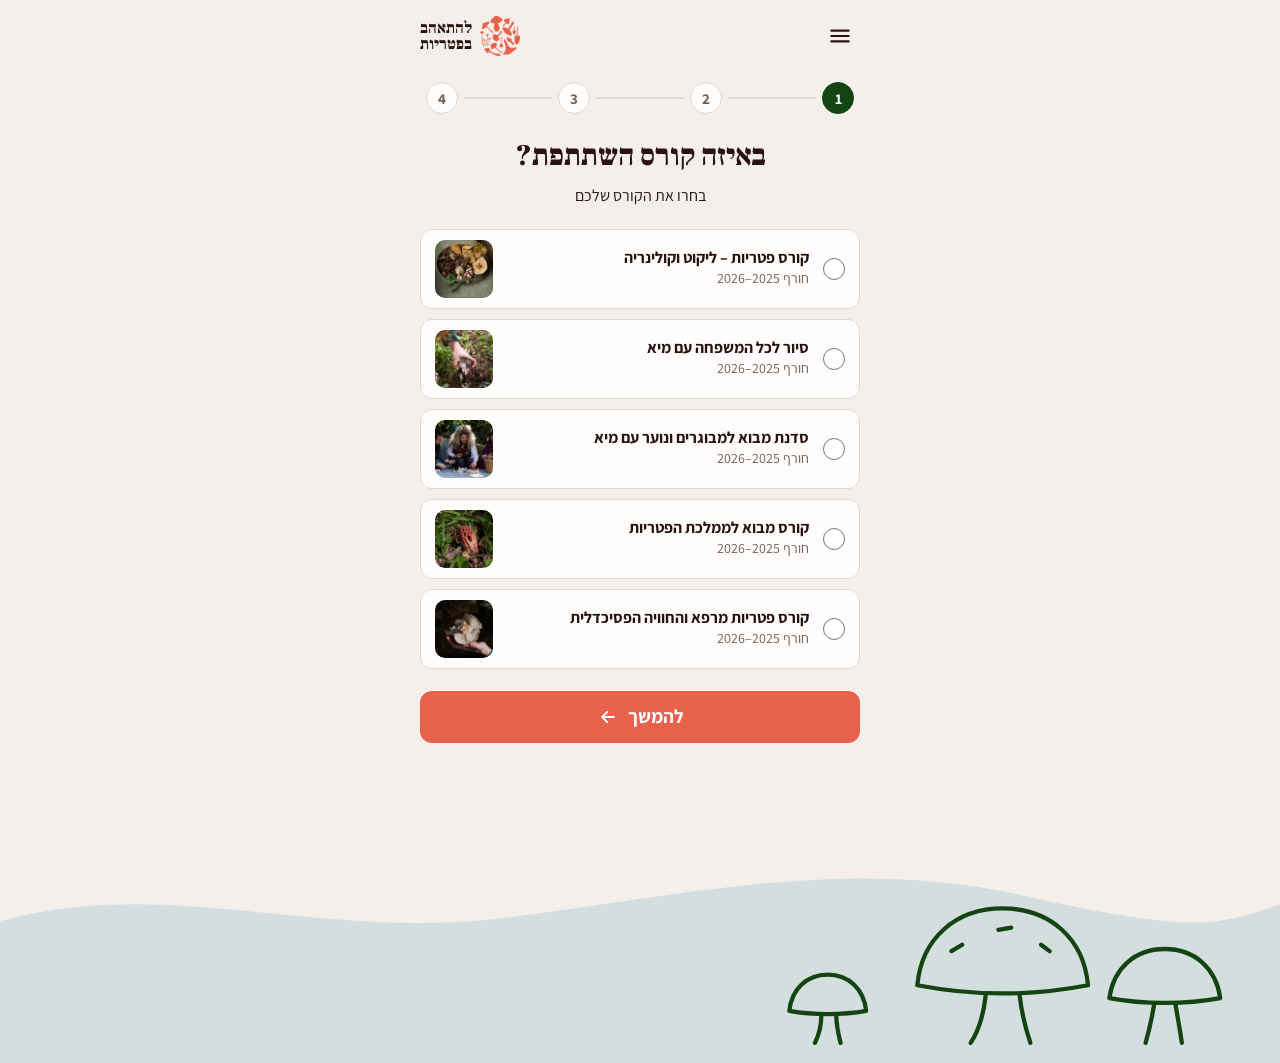
==== feedback/index.html @ 78055f7b "Add the alumni feedback form at /feedback/ (form only, nothing else changed) Co-Authored-By: Claude " ====
<!doctype html>
<html lang="he" dir="rtl">
<head>
<meta charset="utf-8">
<meta name="viewport" content="width=device-width,initial-scale=1,viewport-fit=cover">
<meta name="robots" content="noindex,nofollow">
<title>איך היה לכם? · להתאהב בפטריות</title>
<!-- 19/10/2026: טופס המשוב לבוגרים, לפי "מסע משוב בעולם הפטריות" (מסכים 2 עד 5) ו"פרומפט לקלוד קוד" (צ׳אט ג׳יפיטי, 19/10).
     שמות הקורסים: האירועים של חורף 2025–2026 מוויקס (תוויות אנשי הקשר בייצוא 06/09/2026). הלוגו: הסמל מהטמפלט של המעצב.
     מהמייל מגיעים עם ?r=<מזהה רשומה באיירטייבל>&s=mail. ENDPOINT ריק = מצב תצוגה, שום דבר לא נשלח. -->
<link rel="preconnect" href="https://fonts.googleapis.com">
<link rel="preconnect" href="https://fonts.gstatic.com" crossorigin>
<link rel="stylesheet" href="https://fonts.googleapis.com/css2?family=Frank+Ruhl+Libre:wght@900&family=Assistant:wght@400;600;700&display=swap">
<style>
/* מסך טלפון אחד על שמנת, בצבעי המיתוג של מיא, לפי הסקיצה. ערכת צבע אחת בכוונה. */
:root{
  color-scheme:light;
  --cream:#f4efea; --paper:#fffdfb; --sand:#f0e4d9; --line:#e2d7cf;
  --ink:#2a1210; --muted:#735d55; --orange:#e8614a; --orange-deep:#cf4d37;
  --green:#124512; --mist:#d4dede;
  --title:"Publico Banner Hebrew","Frank Ruhl Libre",Georgia,serif;
  --body:"Simpler","Assistant",Arial,sans-serif;
  padding-top:env(safe-area-inset-top,0px); padding-bottom:env(safe-area-inset-bottom,0px);
}
*{box-sizing:border-box}
html,body{margin:0}
body{background:var(--cream);color:var(--ink);font:400 17px/1.55 var(--body);-webkit-font-smoothing:antialiased}
[hidden]{display:none!important}
.page{min-height:100vh;display:flex;flex-direction:column}
.wrap{width:100%;max-width:480px;margin:0 auto;padding-left:max(20px,env(safe-area-inset-left,0px));padding-right:max(20px,env(safe-area-inset-right,0px));padding-block:16px 8px;flex:1}

.head{display:flex;align-items:center;justify-content:space-between}
.menu{display:grid;place-items:center;width:40px;height:40px;color:var(--ink)}
.menu svg{width:26px;height:26px}
.logo{display:flex;align-items:center;gap:8px;text-decoration:none;color:var(--ink)}
.logo img{width:40px;height:40px}
.logo span{font:900 16px/1 var(--title)}

.progress{display:flex;align-items:center;margin:26px 0 24px;padding:0 6px;list-style:none}
.progress li{display:flex;align-items:center;flex:1}
.progress li:last-child{flex:none}
.dot{width:32px;height:32px;border-radius:50%;display:grid;place-items:center;font:700 15px/1 var(--body);border:1.5px solid var(--line);background:var(--paper);color:var(--muted);flex:none;transition:background .2s,color .2s,border-color .2s}
.dot svg{width:15px;height:15px}
.bar{height:2px;flex:1;background:var(--line);margin-inline:6px;transition:background .2s}
.progress li.done .dot,.progress li.now .dot{background:var(--green);border-color:var(--green);color:#fff}
.progress li.done .bar{background:var(--green)}

h1{font:900 30px/1.2 var(--title);margin:0 0 10px;text-wrap:balance;text-align:center}
.lead{margin:0 0 20px;color:var(--ink);text-align:center;font-size:16px;text-wrap:balance}

.options{display:grid;gap:10px;margin:0 0 22px;padding:0;border:0}
.opt{display:flex;align-items:center;gap:14px;padding:10px 14px;border:1.5px solid var(--line);border-radius:12px;background:var(--paper);cursor:pointer;transition:border-color .15s,background .15s}
.opt input{width:22px;height:22px;accent-color:var(--green);flex:none;margin:0}
.opt .t{flex:1;min-width:0}
.opt .t b{display:block;font:700 16px/1.3 var(--body)}
.opt .t small{display:block;color:var(--muted);font-size:14px}
.opt img{width:58px;height:58px;border-radius:10px;object-fit:cover;flex:none}
.opt:has(input:checked){background:var(--sand);border-color:var(--sand)}

.scale{display:flex;gap:8px;justify-content:center;margin:14px 0 4px;padding:0;border:0}
.scale label{position:relative}
.scale input{position:absolute;opacity:0;inset:0;margin:0;cursor:pointer}
.scale span{display:grid;place-items:center;width:52px;height:52px;border:1.5px solid var(--line);border-radius:10px;background:var(--paper);font:600 20px/1 var(--body);transition:all .15s}
.scale input:checked+span{background:var(--green);border-color:var(--green);color:#fff}
.scale input:focus-visible+span{outline:3px solid var(--orange);outline-offset:2px}
.hint{text-align:center;color:var(--ink);font-size:15px;margin:0;line-height:1.5}

.sep{border:0;border-top:1px solid var(--line);margin:24px 0}
.field{display:grid;gap:12px;margin:0 0 20px}
.field label,.q{font:900 22px/1.25 var(--title);text-align:center;text-wrap:balance;margin:0}
textarea{width:100%;min-height:92px;resize:vertical;padding:12px 14px;border:1.5px solid var(--line);border-radius:10px;background:var(--paper);font:400 16px/1.5 var(--body);color:var(--ink)}
textarea::placeholder{color:#a8958c}
textarea:focus{outline:none;border-color:var(--green);box-shadow:0 0 0 3px rgba(18,69,18,.12)}

.choices{display:grid;gap:10px;margin:0 0 20px;padding:0;border:0}
.choices legend{padding:0;margin:0 0 14px;width:100%}
.choice{display:flex;align-items:center;gap:12px;padding:13px 14px;border:1.5px solid var(--line);border-radius:10px;background:var(--paper);cursor:pointer;font-size:16px}
.choice input{width:20px;height:20px;margin:0;accent-color:var(--green);flex:none}
.choice:has(input:checked){border-color:var(--green)}
.choice.consent{align-items:flex-start}
.choice.consent input{margin-top:3px}
.choice b{display:block;font:700 15.5px/1.35 var(--body)}
.choice small{display:block;color:var(--muted);font-size:13.5px;line-height:1.45;margin-top:3px}
.more{display:grid;gap:6px;margin:-2px 0 2px;padding:0 4px}
.more label{font:600 14.5px/1.3 var(--body);color:var(--ink)}
.more input{width:100%;padding:12px 14px;border:1.5px solid var(--line);border-radius:10px;background:var(--paper);font:400 16px/1.4 var(--body);color:var(--ink);text-align:right}
.more input:focus{outline:none;border-color:var(--green);box-shadow:0 0 0 3px rgba(18,69,18,.12)}
.privacy{font-size:12.5px;line-height:1.5;color:var(--muted);text-align:center;margin:14px 0 0}
.privacy a{color:var(--ink)}
.optin{background:var(--sand);border-radius:14px;padding:18px 16px;margin:0 0 24px;display:grid;gap:12px;text-align:center}
.optin .oq{font:900 21px/1.25 var(--title);margin:0;text-wrap:balance}
.optin small{color:var(--muted);font-size:13px;line-height:1.45}
.optin .more{text-align:right}
.thanks .err{color:#b3341f;margin:0}
.optin-done{font:700 17px/1.4 var(--body);color:var(--green);margin:0 0 24px}
.quote{display:flex;align-items:flex-start;gap:12px;margin:0 0 20px;cursor:pointer}
.quote input{width:20px;height:20px;margin:3px 0 0;accent-color:var(--green);flex:none}
.quote b{display:block;font:700 15.5px/1.35 var(--body)}
.quote small{display:block;color:var(--muted);font-size:14px}

.btn{display:flex;align-items:center;justify-content:center;gap:10px;width:100%;padding:16px 20px;border:0;border-radius:12px;background:var(--orange);color:#fff;font:700 19px/1 var(--body);cursor:pointer;text-decoration:none;transition:background .15s,transform .1s}
.btn:hover{background:var(--orange-deep)}
.btn:active{transform:translateY(1px)}
.btn:disabled{opacity:.6;cursor:wait}
.btn svg{width:20px;height:20px}
.btn.soft{background:var(--sand);color:var(--ink);max-width:260px;margin:0 auto}
.btn.soft:hover{background:#e7d6c8}
.err{color:#b3341f;font-size:14.5px;text-align:center;margin:10px 0 0}
:focus-visible{outline:3px solid var(--orange);outline-offset:2px}
[tabindex="-1"]:focus{outline:none}

.thanks{text-align:center;padding-top:22px}
.thanks .shroom{width:96px;height:96px;margin:0 auto 18px;display:block}
.thanks h1{font-size:40px;line-height:1.15}
.thanks p{color:var(--ink);margin:0 auto 22px;max-width:28ch;text-wrap:balance}
.heart{width:24px;height:24px;margin:0 auto 26px;display:block}
.social{display:flex;justify-content:center;gap:14px;margin:0 0 26px}
.social a{width:50px;height:50px;border-radius:50%;display:grid;place-items:center;background:var(--sand);color:var(--green);transition:background .15s,color .15s}
.social a:hover{background:var(--orange);color:#fff}
.social svg{width:24px;height:24px}

.foot{margin-top:28px;position:relative}
.foot svg{display:block;width:100%;height:auto}
.foot .tag{position:absolute;left:max(24px,env(safe-area-inset-left,0px));bottom:16px;margin:0;font:600 10.5px/1.7 var(--body);letter-spacing:.2em;color:#2f4a3e;text-align:left;direction:ltr}
.foot .fill{background:var(--mist);height:18px}

@media (prefers-reduced-motion:reduce){*{transition:none!important}}
</style>
</head>
<body>
<div class="page">
<main class="wrap">
  <header class="head">
    <a class="menu" href="https://www.lovinmushrooms.com" target="_blank" rel="noopener" aria-label="לאתר של להתאהב בפטריות"><svg viewBox="0 0 24 24" aria-hidden="true"><path d="M4 7h16M4 12h16M4 17h16" stroke="currentColor" stroke-width="2" stroke-linecap="round"/></svg></a>
    <a class="logo" href="https://www.lovinmushrooms.com" target="_blank" rel="noopener"><img src="assets/logo-emblem.png" alt=""><span>להתאהב<br>בפטריות</span></a>
  </header>

  <ol class="progress" id="progress" aria-label="שלבים">
    <li><span class="dot">1</span><span class="bar"></span></li>
    <li><span class="dot">2</span><span class="bar"></span></li>
    <li><span class="dot">3</span><span class="bar"></span></li>
    <li><span class="dot">4</span></li>
  </ol>

  <form id="f" novalidate>
    <!-- מסך 2 בסקיצה: בחירת קורס -->
    <section data-step="1">
      <h1>באיזה קורס השתתפת?</h1>
      <p class="lead">בחרו את הקורס שלכם</p>
      <fieldset class="options" id="products"><legend hidden>הקורס</legend></fieldset>
      <button type="button" class="btn" id="next1">להמשך <svg viewBox="0 0 24 24" aria-hidden="true"><path d="M19 12H5m6-6-6 6 6 6" fill="none" stroke="currentColor" stroke-width="2.2" stroke-linecap="round" stroke-linejoin="round"/></svg></button>
      <p class="err" id="err1" role="alert"></p>
    </section>

    <!-- מסך 3 בסקיצה: דירוג ושתי שאלות -->
    <section data-step="2" hidden>
      <h1>איך הייתם מדרגים<br>את החוויה שלכם?</h1>
      <p class="hint">1 – פחות התחברתי<br>5 – הייתה חוויה נהדרת.</p>
      <fieldset class="scale" dir="ltr" id="scale">
        <legend hidden>דירוג מ-1 עד 5</legend>
        <label><input type="radio" name="rating" id="r1" value="1"><span>1</span></label>
        <label><input type="radio" name="rating" id="r2" value="2"><span>2</span></label>
        <label><input type="radio" name="rating" id="r3" value="3"><span>3</span></label>
        <label><input type="radio" name="rating" id="r4" value="4"><span>4</span></label>
        <label><input type="radio" name="rating" id="r5" value="5"><span>5</span></label>
      </fieldset>
      <hr class="sep">
      <div class="field">
        <label for="moment">איזה רגע נשאר איתכם<br>במיוחד?</label>
        <textarea id="moment" name="moment" placeholder="ספרו בקצרה…"></textarea>
      </div>
      <div class="field">
        <label for="change">מה הייתם משנים<br>או משפרים?</label>
        <textarea id="change" name="change" placeholder="מה יכול היה להיות טוב יותר?"></textarea>
      </div>
      <button type="button" class="btn" id="next2">להמשך <svg viewBox="0 0 24 24" aria-hidden="true"><path d="M19 12H5m6-6-6 6 6 6" fill="none" stroke="currentColor" stroke-width="2.2" stroke-linecap="round" stroke-linejoin="round"/></svg></button>
      <p class="err" id="err2" role="alert"></p>
    </section>

    <!-- מסך 4 בסקיצה: תיאור לחבר, השתתפות עתידית, ואישור הציטוט מהפרומפט -->
    <section data-step="3" hidden>
      <div class="field">
        <label for="describe">איך הייתם מתארים<br>את הקורס לחבר או חברה?</label>
        <textarea id="describe" name="describe" placeholder="בכמה מילים, מה הייתם מספרים?"></textarea>
      </div>
      <hr class="sep">
      <fieldset class="choices">
        <legend class="q">האם תרצו להשתתף<br>גם בקורסים או סדנאות עתידיים?</legend>
        <label class="choice consent" for="updates"><input type="checkbox" id="updates" name="updates" value="yes"><span id="updatesText"><b>כן, אשמח שמיא תעדכן אותי במייל על קורסים, סיורים וסדנאות חדשים</b><small>עדכונים שיווקיים מ"להתאהב בפטריות". אפשר להסיר בכל מייל בלחיצה.</small></span></label>
        <div class="more" id="emailBox" hidden><label for="email">המייל שלכם</label><input type="email" id="email" name="email" autocomplete="email" inputmode="email" placeholder="name@example.com" dir="ltr"></div>
        <label class="choice consent" for="wa"><input type="checkbox" id="wa" name="wa" value="yes"><span id="waText"><b>אשמח לקבל את העדכונים גם בוואטסאפ</b><small>למספר שאמסור כאן. בכל הודעה אפשר להשיב "הסר".</small></span></label>
        <div class="more" id="phoneBox" hidden><label for="phone">נייד לוואטסאפ</label><input type="tel" id="phone" name="phone" autocomplete="tel" inputmode="tel" placeholder="050-0000000" dir="ltr"></div>
      </fieldset>
      <label class="quote" for="quote">
        <input type="checkbox" id="quote" name="quote" value="yes">
        <span><b>אישור אופציונלי להשתמש בציטוט מהמשוב</b><small>ניתן להשתמש בתשובה שלי כציטוט (ללא שם מלא)</small></span>
      </label>
      <button type="submit" class="btn" id="send">לשלוח את המשוב <svg viewBox="0 0 24 24" aria-hidden="true"><path d="M19 12H5m6-6-6 6 6 6" fill="none" stroke="currentColor" stroke-width="2.2" stroke-linecap="round" stroke-linejoin="round"/></svg></button>
      <p class="err" id="err3" role="alert"></p>
      <p class="privacy">את התשובות אוספת מיא גינזבורג, "להתאהב בפטריות", כדי לשפר את המפגשים הבאים. פרטים ב<a href="https://course.lovinmushrooms.com/privacy.html" target="_blank" rel="noopener">מדיניות הפרטיות</a>.</p>
    </section>

    <!-- מסך 5 בסקיצה: תודה -->
    <section data-step="4" class="thanks" hidden>
      <svg class="shroom" viewBox="0 0 96 96" aria-hidden="true"><g fill="none" stroke="#e8614a" stroke-width="3" stroke-linecap="round" stroke-linejoin="round"><path d="M14 46c2-18 16-30 34-30s32 12 34 30c-22 5-46 5-68 0z"/><path d="M40 50c-2 14-4 24-8 34h32c-4-10-6-20-8-34"/><path d="M30 32l5-3M48 25h6M64 33l-4-3M38 40l3-1"/><path d="M48 84c-6-6-14-6-20-2M48 84c6-6 14-6 20-2"/></g></svg>
      <h1>תודה רבה<br>על השיתוף!</h1>
      <p>המשוב שלכם עוזר לי לשפר את הקורסים הבאים ולבנות חוויות טובות עוד יותר.</p>
      <svg class="heart" viewBox="0 0 24 24" aria-hidden="true"><path d="M12 21s-7.5-4.6-9.5-9.3C1.1 8.4 3.1 5 6.6 5c2 0 3.6 1.1 4.4 2.6h2C13.8 6.1 15.4 5 17.4 5c3.5 0 5.5 3.4 4.1 6.7C19.5 16.4 12 21 12 21z" fill="#e8614a"/></svg>
      <div class="optin" id="optin" hidden>
        <p class="oq">רוצים לשמוע ראשונים על העונה הבאה?</p>
        <div class="more" id="emailBox2" hidden><label for="email2">המייל שלכם</label><input type="email" id="email2" name="email2" autocomplete="email" inputmode="email" placeholder="name@example.com" dir="ltr"></div>
        <button type="button" class="btn" id="optinBtn">כן, תעדכני אותי</button>
        <small id="optinText">עדכונים שיווקיים מ"להתאהב בפטריות" במייל. אפשר להסיר בכל מייל בלחיצה.</small>
        <p class="err" id="err4" role="alert"></p>
      </div>
      <p class="optin-done" id="optinDone" hidden>מעולה, אתם ברשימה.</p>
      <nav class="social" aria-label="להתאהב בפטריות ברשתות">
        <a href="https://www.instagram.com/lovinmushrooms/" target="_blank" rel="noopener" aria-label="אינסטגרם"><svg viewBox="0 0 24 24" aria-hidden="true"><rect x="3" y="3" width="18" height="18" rx="5" fill="none" stroke="currentColor" stroke-width="2"/><circle cx="12" cy="12" r="4.2" fill="none" stroke="currentColor" stroke-width="2"/><circle cx="17.3" cy="6.7" r="1.2" fill="currentColor"/></svg></a>
        <a href="https://www.facebook.com/lovinmushroom/" target="_blank" rel="noopener" aria-label="פייסבוק"><svg viewBox="0 0 24 24" aria-hidden="true"><path d="M14.2 21v-7.6h2.6l.4-3h-3V8.5c0-.9.3-1.5 1.5-1.5h1.6V4.3c-.3 0-1.2-.1-2.3-.1-2.3 0-3.9 1.4-3.9 4v2.2H8.5v3h2.6V21z" fill="currentColor"/></svg></a>
        <a href="https://wa.me/972546432041" target="_blank" rel="noopener" aria-label="וואטסאפ"><svg viewBox="0 0 24 24" aria-hidden="true"><path d="M12 3a9 9 0 0 0-7.8 13.5L3 21l4.6-1.2A9 9 0 1 0 12 3z" fill="none" stroke="currentColor" stroke-width="2" stroke-linejoin="round"/><path d="M9.1 7.9c-.3 0-.6.1-.8.4-.3.3-.9.9-.9 2.2s.9 2.5 1 2.7c.1.2 1.8 2.8 4.4 3.8 2.2.9 2.6.7 3.1.6.5 0 1.5-.6 1.7-1.2.2-.6.2-1.1.2-1.2-.1-.1-.2-.2-.5-.3l-1.7-.8c-.2-.1-.4-.1-.6.1l-.8 1c-.1.2-.3.2-.5.1-.3-.1-1.1-.4-2-1.2-.7-.7-1.2-1.5-1.4-1.7-.1-.3 0-.4.1-.5l.4-.5c.1-.2.2-.3.3-.5.1-.2 0-.4 0-.5l-.8-1.9c-.2-.5-.4-.4-.6-.4z" fill="currentColor"/></svg></a>
      </nav>
      <a class="btn soft" href="https://www.lovinmushrooms.com" target="_blank" rel="noopener">חזרה לאתר</a>
    </section>
  </form>
</main>

<footer class="foot">
  <svg viewBox="0 0 600 120" preserveAspectRatio="xMidYMax slice" aria-hidden="true">
    <path d="M0 62C80 40 150 72 240 60S400 32 480 50s92 14 120 4V120H0z" fill="#d4dede"/>
    <g fill="none" stroke="#124512" stroke-width="2" stroke-linecap="round" stroke-linejoin="round">
      <path d="M430 92c2-22 18-36 40-36s38 14 40 36c-26 5-54 5-80 0z"/><path d="M462 97c-1 9-3 16-7 22M478 97c1 9 3 16 5 22"/>
      <path d="M446 76l5-3M468 66l6-1M492 76l-4-3"/>
      <path d="M520 98c2-14 12-23 26-23s24 9 26 23c-16 3-36 3-52 0z"/><path d="M541 101c-1 6-2 11-4 18M551 101c1 6 2 11 3 18"/>
      <path d="M370 104c1-10 8-17 18-17s17 7 18 17c-11 2-25 2-36 0z"/><path d="M385 106c0 5-1 9-3 13M392 106c0 5 1 9 2 13"/>
    </g>
  </svg>
  <p class="tag" id="tag" hidden>MORE MUSHROOMS<br>DEEPER CONNECTIONS<br>TOGETHER AGAIN</p>
  <div class="fill"></div>
</footer>
</div>

<script>
// כתובת הקליטה: האוטומציה "טופס המשוב · קליטה" באיירטייבל של מיא (wfl1C0PdEnajeLrFz). ריק = תצוגה: לא נשלח כלום.
var ENDPOINT = "https://hooks.airtable.com/workflows/v1/genericWebhook/appX9Glwa2yQmggqV/wfl1C0PdEnajeLrFz/wtrSSKR3qaJXkxSHI";
var CONSENT_VERSION = "משוב-הסכמה-19-10-v1";

// האירועים של חורף 2025–2026 בוויקס, בשמות שלהם שם.
var PRODUCTS = [
  { key: "culinary-course",    name: "קורס פטריות – ליקוט וקולינריה",       sub: "חורף 2025–2026", img: "assets/thumb-course.jpg" },
  { key: "family-tour",        name: "סיור לכל המשפחה עם מיא",              sub: "חורף 2025–2026", img: "assets/thumb-tour.jpg" },
  { key: "intro-workshop",     name: "סדנת מבוא למבוגרים ונוער עם מיא",     sub: "חורף 2025–2026", img: "assets/thumb-workshop.jpg" },
  { key: "intro-course",       name: "קורס מבוא לממלכת הפטריות",            sub: "חורף 2025–2026", img: "assets/thumb-mini.jpg" },
  { key: "psychedelic-course", name: "קורס פטריות מרפא והחוויה הפסיכדלית", sub: "חורף 2025–2026", img: "assets/thumb-other.jpg" }
];

var form = document.getElementById("f");
var steps = form.querySelectorAll("section[data-step]");
var dots = document.querySelectorAll("#progress li");
var qs = new URLSearchParams(location.search);
// רק מזהה רשומה תקין של איירטייבל נחשב קישור אישי. כל דבר אחר נקלט כ"בלי קישור" ונרשם בחריגים.
var rec = /^rec[A-Za-z0-9]{14}$/.test(qs.get("r") || "") ? qs.get("r") : "";
var state = { record: rec, source: qs.get("s") || (rec ? "mail" : "direct") };

var box = document.getElementById("products");
PRODUCTS.forEach(function (p) {
  var id = "p-" + p.key;
  var l = document.createElement("label");
  l.className = "opt"; l.htmlFor = id;
  l.innerHTML = '<input type="radio" name="product" id="' + id + '" value="' + p.key + '"><span class="t"><b></b><small></small></span><img src="' + p.img + '" alt="">';
  l.querySelector("b").textContent = p.name;
  l.querySelector("small").textContent = p.sub;
  box.appendChild(l);
});

var CHECK = '<svg viewBox="0 0 24 24" aria-hidden="true"><path d="M5 12.5l4.5 4.5L19 7.5" fill="none" stroke="currentColor" stroke-width="3" stroke-linecap="round" stroke-linejoin="round"/></svg>';
function show(n, first) {
  steps.forEach(function (s) { s.hidden = Number(s.dataset.step) !== n; });
  dots.forEach(function (li, i) {
    var k = i + 1, dot = li.querySelector(".dot");
    li.className = k < n || n === 4 ? "done" : (k === n ? "now" : "");
    dot.innerHTML = k < n && n !== 4 ? CHECK : String(k);
  });
  document.getElementById("tag").hidden = n !== 4;
  if (first) return;
  form.closest(".page").scrollIntoView({ behavior: "smooth", block: "start" });
  var h = form.querySelector('section[data-step="' + n + '"] h1, section[data-step="' + n + '"] label[for="describe"]');
  if (h) { h.setAttribute("tabindex", "-1"); h.focus({ preventScroll: true }); }
}
function picked(name) { return form.querySelector('input[name="' + name + '"]:checked'); }
function $(id) { return document.getElementById(id); }
function text(id) { return Array.prototype.map.call($(id).childNodes, function (n) { return n.textContent; }).join(" ").replace(/\s+/g, " ").trim(); }
function validEmail(v) { return /^[^\s@]+@[^\s@]+\.[^\s@]+$/.test(v); }
function e164(v) { var d = v.replace(/\D/g, ""); if (d.indexOf("972") === 0) d = d.slice(3); if (d.charAt(0) === "0") d = d.slice(1); return /^5\d{8}$/.test(d) ? "972" + d : ""; }
function post(body) {
  window.__lastPayload = Object.fromEntries(body);
  if (!ENDPOINT) { console.log("[משוב] תצוגה, לא נשלח", window.__lastPayload); return Promise.resolve(); }
  // איירטייבל לא מחזיר כותרת CORS, ולכן no-cors: הבקשה נקלטת, אבל התשובה לא קריאה. נכשל רק כשאין רשת.
  return fetch(ENDPOINT, { method: "POST", mode: "no-cors", body: body });
}
// המייל נדרש רק ממי שהגיע בלי קישור אישי. מהקישור במייל כבר ידוע מי זה.
$("updates").addEventListener("change", function () { $("emailBox").hidden = !(this.checked && !state.record); });
$("wa").addEventListener("change", function () { $("phoneBox").hidden = !this.checked; });

document.getElementById("next1").addEventListener("click", function () {
  var ok = picked("product");
  document.getElementById("err1").textContent = ok ? "" : "בחרו את הקורס שלכם.";
  if (ok) show(2);
});
document.getElementById("next2").addEventListener("click", function () {
  var ok = picked("rating");
  document.getElementById("err2").textContent = ok ? "" : "בחרו מספר מ-1 עד 5.";
  if (ok) show(3);
});

form.addEventListener("submit", function (e) {
  e.preventDefault();
  var err = $("err3"); err.textContent = "";
  var p = picked("product"), r = picked("rating");
  var prod = PRODUCTS.filter(function (x) { return p && x.key === p.value; })[0];
  var wantsMail = $("updates").checked, wantsWa = $("wa").checked;
  var email = $("email").value.trim(), phone = e164($("phone").value);
  if (wantsMail && !state.record && !validEmail(email)) { err.textContent = "כתבו את המייל שלכם, כדי שנוכל לעדכן."; $("email").focus(); return; }
  if (wantsWa && !phone) { err.textContent = "בדקו את מספר הנייד לוואטסאפ."; $("phone").focus(); return; }
  var body = new URLSearchParams();
  body.set("kind", "feedback");
  body.set("record_id", state.record);
  body.set("product", prod ? prod.name : "");
  body.set("rating", r ? r.value : "");
  body.set("moment", $("moment").value.trim());
  body.set("change", $("change").value.trim());
  body.set("describe", $("describe").value.trim());
  body.set("updates", wantsMail ? "yes" : "no");
  body.set("updates_text", text("updatesText"));
  body.set("email", email);
  body.set("wa", wantsWa ? "yes" : "no");
  body.set("wa_text", text("waText"));
  body.set("phone_e164", wantsWa ? phone : "");
  body.set("quote", $("quote").checked ? "yes" : "no");
  body.set("consent_version", CONSENT_VERSION);
  body.set("source", state.source);
  body.set("page", location.origin + location.pathname);
  body.set("submitted_at", new Date().toISOString());
  var btn = $("send"); btn.disabled = true;
  post(body).then(function () {
    state.email = email;
    $("optin").hidden = wantsMail;
    $("emailBox2").hidden = !!(state.record || email);
    show(4);
  }).catch(function () { btn.disabled = false; err.textContent = "המשוב לא נשלח. בדקו את החיבור ונסו שוב."; });
});

// מסך התודה: מי שלא סימן מקבל הזדמנות אחת נוספת, בלחיצה.
$("optinBtn").addEventListener("click", function () {
  var err = $("err4"); err.textContent = "";
  var email = state.email || $("email2").value.trim();
  if (!state.record && !validEmail(email)) { err.textContent = "כתבו את המייל שלכם, כדי שנוכל לעדכן."; $("email2").focus(); return; }
  var body = new URLSearchParams();
  body.set("kind", "optin");
  body.set("record_id", state.record);
  body.set("email", email);
  body.set("updates", "yes");
  body.set("updates_text", text("optinText"));
  body.set("consent_version", CONSENT_VERSION);
  body.set("source", "thanks-screen");
  body.set("page", location.origin + location.pathname);
  body.set("submitted_at", new Date().toISOString());
  var btn = this; btn.disabled = true;
  post(body).then(function () { $("optin").hidden = true; $("optinDone").hidden = false; })
    .catch(function () { btn.disabled = false; err.textContent = "לא הצלחנו לשמור. נסו שוב."; });
});

show(1, true);
</script>
</body>
</html>
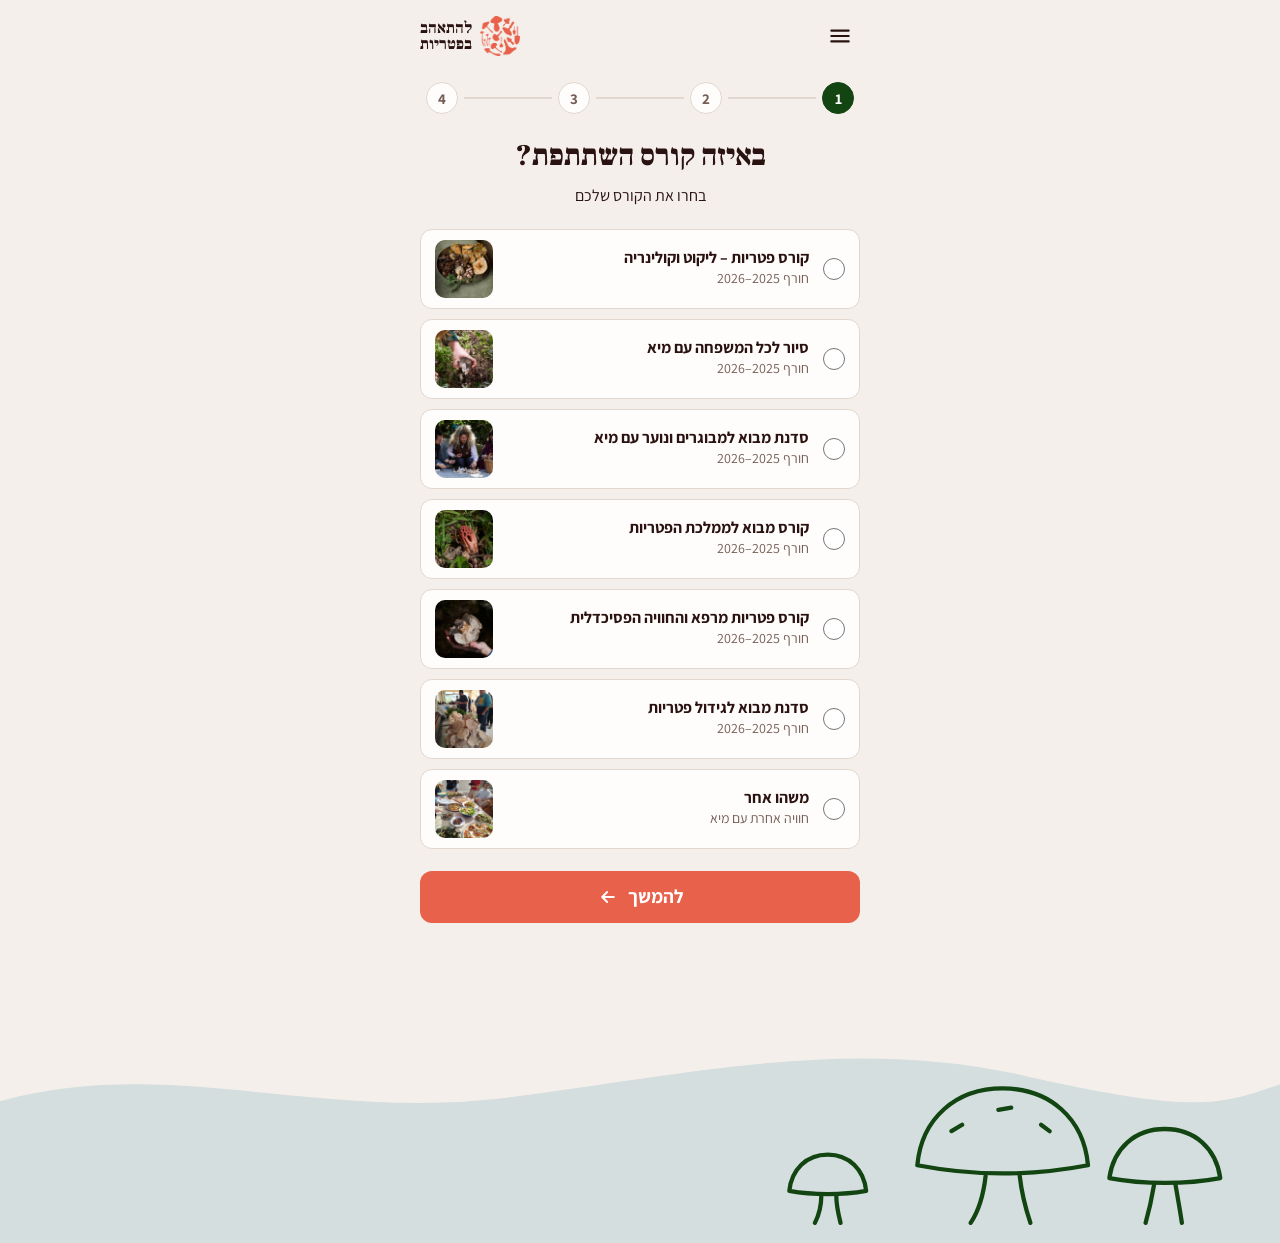
==== commit 527ca718: "Feedback form: grow workshop and 'other' options, hide step 1 when the course comes from the link Co" ====
--- a/feedback/index.html
+++ b/feedback/index.html
@@ -1,375 +1,384 @@
-<!doctype html>
-<html lang="he" dir="rtl">
-<head>
-<meta charset="utf-8">
-<meta name="viewport" content="width=device-width,initial-scale=1,viewport-fit=cover">
-<meta name="robots" content="noindex,nofollow">
-<title>איך היה לכם? · להתאהב בפטריות</title>
-<!-- 19/10/2026: טופס המשוב לבוגרים, לפי "מסע משוב בעולם הפטריות" (מסכים 2 עד 5) ו"פרומפט לקלוד קוד" (צ׳אט ג׳יפיטי, 19/10).
-     שמות הקורסים: האירועים של חורף 2025–2026 מוויקס (תוויות אנשי הקשר בייצוא 06/09/2026). הלוגו: הסמל מהטמפלט של המעצב.
-     מהמייל מגיעים עם ?r=<מזהה רשומה באיירטייבל>&s=mail. ENDPOINT ריק = מצב תצוגה, שום דבר לא נשלח. -->
-<link rel="preconnect" href="https://fonts.googleapis.com">
-<link rel="preconnect" href="https://fonts.gstatic.com" crossorigin>
-<link rel="stylesheet" href="https://fonts.googleapis.com/css2?family=Frank+Ruhl+Libre:wght@900&family=Assistant:wght@400;600;700&display=swap">
-<style>
-/* מסך טלפון אחד על שמנת, בצבעי המיתוג של מיא, לפי הסקיצה. ערכת צבע אחת בכוונה. */
-:root{
-  color-scheme:light;
-  --cream:#f4efea; --paper:#fffdfb; --sand:#f0e4d9; --line:#e2d7cf;
-  --ink:#2a1210; --muted:#735d55; --orange:#e8614a; --orange-deep:#cf4d37;
-  --green:#124512; --mist:#d4dede;
-  --title:"Publico Banner Hebrew","Frank Ruhl Libre",Georgia,serif;
-  --body:"Simpler","Assistant",Arial,sans-serif;
-  padding-top:env(safe-area-inset-top,0px); padding-bottom:env(safe-area-inset-bottom,0px);
-}
-*{box-sizing:border-box}
-html,body{margin:0}
-body{background:var(--cream);color:var(--ink);font:400 17px/1.55 var(--body);-webkit-font-smoothing:antialiased}
-[hidden]{display:none!important}
-.page{min-height:100vh;display:flex;flex-direction:column}
-.wrap{width:100%;max-width:480px;margin:0 auto;padding-left:max(20px,env(safe-area-inset-left,0px));padding-right:max(20px,env(safe-area-inset-right,0px));padding-block:16px 8px;flex:1}
-
-.head{display:flex;align-items:center;justify-content:space-between}
-.menu{display:grid;place-items:center;width:40px;height:40px;color:var(--ink)}
-.menu svg{width:26px;height:26px}
-.logo{display:flex;align-items:center;gap:8px;text-decoration:none;color:var(--ink)}
-.logo img{width:40px;height:40px}
-.logo span{font:900 16px/1 var(--title)}
-
-.progress{display:flex;align-items:center;margin:26px 0 24px;padding:0 6px;list-style:none}
-.progress li{display:flex;align-items:center;flex:1}
-.progress li:last-child{flex:none}
-.dot{width:32px;height:32px;border-radius:50%;display:grid;place-items:center;font:700 15px/1 var(--body);border:1.5px solid var(--line);background:var(--paper);color:var(--muted);flex:none;transition:background .2s,color .2s,border-color .2s}
-.dot svg{width:15px;height:15px}
-.bar{height:2px;flex:1;background:var(--line);margin-inline:6px;transition:background .2s}
-.progress li.done .dot,.progress li.now .dot{background:var(--green);border-color:var(--green);color:#fff}
-.progress li.done .bar{background:var(--green)}
-
-h1{font:900 30px/1.2 var(--title);margin:0 0 10px;text-wrap:balance;text-align:center}
-.lead{margin:0 0 20px;color:var(--ink);text-align:center;font-size:16px;text-wrap:balance}
-
-.options{display:grid;gap:10px;margin:0 0 22px;padding:0;border:0}
-.opt{display:flex;align-items:center;gap:14px;padding:10px 14px;border:1.5px solid var(--line);border-radius:12px;background:var(--paper);cursor:pointer;transition:border-color .15s,background .15s}
-.opt input{width:22px;height:22px;accent-color:var(--green);flex:none;margin:0}
-.opt .t{flex:1;min-width:0}
-.opt .t b{display:block;font:700 16px/1.3 var(--body)}
-.opt .t small{display:block;color:var(--muted);font-size:14px}
-.opt img{width:58px;height:58px;border-radius:10px;object-fit:cover;flex:none}
-.opt:has(input:checked){background:var(--sand);border-color:var(--sand)}
-
-.scale{display:flex;gap:8px;justify-content:center;margin:14px 0 4px;padding:0;border:0}
-.scale label{position:relative}
-.scale input{position:absolute;opacity:0;inset:0;margin:0;cursor:pointer}
-.scale span{display:grid;place-items:center;width:52px;height:52px;border:1.5px solid var(--line);border-radius:10px;background:var(--paper);font:600 20px/1 var(--body);transition:all .15s}
-.scale input:checked+span{background:var(--green);border-color:var(--green);color:#fff}
-.scale input:focus-visible+span{outline:3px solid var(--orange);outline-offset:2px}
-.hint{text-align:center;color:var(--ink);font-size:15px;margin:0;line-height:1.5}
-
-.sep{border:0;border-top:1px solid var(--line);margin:24px 0}
-.field{display:grid;gap:12px;margin:0 0 20px}
-.field label,.q{font:900 22px/1.25 var(--title);text-align:center;text-wrap:balance;margin:0}
-textarea{width:100%;min-height:92px;resize:vertical;padding:12px 14px;border:1.5px solid var(--line);border-radius:10px;background:var(--paper);font:400 16px/1.5 var(--body);color:var(--ink)}
-textarea::placeholder{color:#a8958c}
-textarea:focus{outline:none;border-color:var(--green);box-shadow:0 0 0 3px rgba(18,69,18,.12)}
-
-.choices{display:grid;gap:10px;margin:0 0 20px;padding:0;border:0}
-.choices legend{padding:0;margin:0 0 14px;width:100%}
-.choice{display:flex;align-items:center;gap:12px;padding:13px 14px;border:1.5px solid var(--line);border-radius:10px;background:var(--paper);cursor:pointer;font-size:16px}
-.choice input{width:20px;height:20px;margin:0;accent-color:var(--green);flex:none}
-.choice:has(input:checked){border-color:var(--green)}
-.choice.consent{align-items:flex-start}
-.choice.consent input{margin-top:3px}
-.choice b{display:block;font:700 15.5px/1.35 var(--body)}
-.choice small{display:block;color:var(--muted);font-size:13.5px;line-height:1.45;margin-top:3px}
-.more{display:grid;gap:6px;margin:-2px 0 2px;padding:0 4px}
-.more label{font:600 14.5px/1.3 var(--body);color:var(--ink)}
-.more input{width:100%;padding:12px 14px;border:1.5px solid var(--line);border-radius:10px;background:var(--paper);font:400 16px/1.4 var(--body);color:var(--ink);text-align:right}
-.more input:focus{outline:none;border-color:var(--green);box-shadow:0 0 0 3px rgba(18,69,18,.12)}
-.privacy{font-size:12.5px;line-height:1.5;color:var(--muted);text-align:center;margin:14px 0 0}
-.privacy a{color:var(--ink)}
-.optin{background:var(--sand);border-radius:14px;padding:18px 16px;margin:0 0 24px;display:grid;gap:12px;text-align:center}
-.optin .oq{font:900 21px/1.25 var(--title);margin:0;text-wrap:balance}
-.optin small{color:var(--muted);font-size:13px;line-height:1.45}
-.optin .more{text-align:right}
-.thanks .err{color:#b3341f;margin:0}
-.optin-done{font:700 17px/1.4 var(--body);color:var(--green);margin:0 0 24px}
-.quote{display:flex;align-items:flex-start;gap:12px;margin:0 0 20px;cursor:pointer}
-.quote input{width:20px;height:20px;margin:3px 0 0;accent-color:var(--green);flex:none}
-.quote b{display:block;font:700 15.5px/1.35 var(--body)}
-.quote small{display:block;color:var(--muted);font-size:14px}
-
-.btn{display:flex;align-items:center;justify-content:center;gap:10px;width:100%;padding:16px 20px;border:0;border-radius:12px;background:var(--orange);color:#fff;font:700 19px/1 var(--body);cursor:pointer;text-decoration:none;transition:background .15s,transform .1s}
-.btn:hover{background:var(--orange-deep)}
-.btn:active{transform:translateY(1px)}
-.btn:disabled{opacity:.6;cursor:wait}
-.btn svg{width:20px;height:20px}
-.btn.soft{background:var(--sand);color:var(--ink);max-width:260px;margin:0 auto}
-.btn.soft:hover{background:#e7d6c8}
-.err{color:#b3341f;font-size:14.5px;text-align:center;margin:10px 0 0}
-:focus-visible{outline:3px solid var(--orange);outline-offset:2px}
-[tabindex="-1"]:focus{outline:none}
-
-.thanks{text-align:center;padding-top:22px}
-.thanks .shroom{width:96px;height:96px;margin:0 auto 18px;display:block}
-.thanks h1{font-size:40px;line-height:1.15}
-.thanks p{color:var(--ink);margin:0 auto 22px;max-width:28ch;text-wrap:balance}
-.heart{width:24px;height:24px;margin:0 auto 26px;display:block}
-.social{display:flex;justify-content:center;gap:14px;margin:0 0 26px}
-.social a{width:50px;height:50px;border-radius:50%;display:grid;place-items:center;background:var(--sand);color:var(--green);transition:background .15s,color .15s}
-.social a:hover{background:var(--orange);color:#fff}
-.social svg{width:24px;height:24px}
-
-.foot{margin-top:28px;position:relative}
-.foot svg{display:block;width:100%;height:auto}
-.foot .tag{position:absolute;left:max(24px,env(safe-area-inset-left,0px));bottom:16px;margin:0;font:600 10.5px/1.7 var(--body);letter-spacing:.2em;color:#2f4a3e;text-align:left;direction:ltr}
-.foot .fill{background:var(--mist);height:18px}
-
-@media (prefers-reduced-motion:reduce){*{transition:none!important}}
-</style>
-</head>
-<body>
-<div class="page">
-<main class="wrap">
-  <header class="head">
-    <a class="menu" href="https://www.lovinmushrooms.com" target="_blank" rel="noopener" aria-label="לאתר של להתאהב בפטריות"><svg viewBox="0 0 24 24" aria-hidden="true"><path d="M4 7h16M4 12h16M4 17h16" stroke="currentColor" stroke-width="2" stroke-linecap="round"/></svg></a>
-    <a class="logo" href="https://www.lovinmushrooms.com" target="_blank" rel="noopener"><img src="assets/logo-emblem.png" alt=""><span>להתאהב<br>בפטריות</span></a>
-  </header>
-
-  <ol class="progress" id="progress" aria-label="שלבים">
-    <li><span class="dot">1</span><span class="bar"></span></li>
-    <li><span class="dot">2</span><span class="bar"></span></li>
-    <li><span class="dot">3</span><span class="bar"></span></li>
-    <li><span class="dot">4</span></li>
-  </ol>
-
-  <form id="f" novalidate>
-    <!-- מסך 2 בסקיצה: בחירת קורס -->
-    <section data-step="1">
-      <h1>באיזה קורס השתתפת?</h1>
-      <p class="lead">בחרו את הקורס שלכם</p>
-      <fieldset class="options" id="products"><legend hidden>הקורס</legend></fieldset>
-      <button type="button" class="btn" id="next1">להמשך <svg viewBox="0 0 24 24" aria-hidden="true"><path d="M19 12H5m6-6-6 6 6 6" fill="none" stroke="currentColor" stroke-width="2.2" stroke-linecap="round" stroke-linejoin="round"/></svg></button>
-      <p class="err" id="err1" role="alert"></p>
-    </section>
-
-    <!-- מסך 3 בסקיצה: דירוג ושתי שאלות -->
-    <section data-step="2" hidden>
-      <h1>איך הייתם מדרגים<br>את החוויה שלכם?</h1>
-      <p class="hint">1 – פחות התחברתי<br>5 – הייתה חוויה נהדרת.</p>
-      <fieldset class="scale" dir="ltr" id="scale">
-        <legend hidden>דירוג מ-1 עד 5</legend>
-        <label><input type="radio" name="rating" id="r1" value="1"><span>1</span></label>
-        <label><input type="radio" name="rating" id="r2" value="2"><span>2</span></label>
-        <label><input type="radio" name="rating" id="r3" value="3"><span>3</span></label>
-        <label><input type="radio" name="rating" id="r4" value="4"><span>4</span></label>
-        <label><input type="radio" name="rating" id="r5" value="5"><span>5</span></label>
-      </fieldset>
-      <hr class="sep">
-      <div class="field">
-        <label for="moment">איזה רגע נשאר איתכם<br>במיוחד?</label>
-        <textarea id="moment" name="moment" placeholder="ספרו בקצרה…"></textarea>
-      </div>
-      <div class="field">
-        <label for="change">מה הייתם משנים<br>או משפרים?</label>
-        <textarea id="change" name="change" placeholder="מה יכול היה להיות טוב יותר?"></textarea>
-      </div>
-      <button type="button" class="btn" id="next2">להמשך <svg viewBox="0 0 24 24" aria-hidden="true"><path d="M19 12H5m6-6-6 6 6 6" fill="none" stroke="currentColor" stroke-width="2.2" stroke-linecap="round" stroke-linejoin="round"/></svg></button>
-      <p class="err" id="err2" role="alert"></p>
-    </section>
-
-    <!-- מסך 4 בסקיצה: תיאור לחבר, השתתפות עתידית, ואישור הציטוט מהפרומפט -->
-    <section data-step="3" hidden>
-      <div class="field">
-        <label for="describe">איך הייתם מתארים<br>את הקורס לחבר או חברה?</label>
-        <textarea id="describe" name="describe" placeholder="בכמה מילים, מה הייתם מספרים?"></textarea>
-      </div>
-      <hr class="sep">
-      <fieldset class="choices">
-        <legend class="q">האם תרצו להשתתף<br>גם בקורסים או סדנאות עתידיים?</legend>
-        <label class="choice consent" for="updates"><input type="checkbox" id="updates" name="updates" value="yes"><span id="updatesText"><b>כן, אשמח שמיא תעדכן אותי במייל על קורסים, סיורים וסדנאות חדשים</b><small>עדכונים שיווקיים מ"להתאהב בפטריות". אפשר להסיר בכל מייל בלחיצה.</small></span></label>
-        <div class="more" id="emailBox" hidden><label for="email">המייל שלכם</label><input type="email" id="email" name="email" autocomplete="email" inputmode="email" placeholder="name@example.com" dir="ltr"></div>
-        <label class="choice consent" for="wa"><input type="checkbox" id="wa" name="wa" value="yes"><span id="waText"><b>אשמח לקבל את העדכונים גם בוואטסאפ</b><small>למספר שאמסור כאן. בכל הודעה אפשר להשיב "הסר".</small></span></label>
-        <div class="more" id="phoneBox" hidden><label for="phone">נייד לוואטסאפ</label><input type="tel" id="phone" name="phone" autocomplete="tel" inputmode="tel" placeholder="050-0000000" dir="ltr"></div>
-      </fieldset>
-      <label class="quote" for="quote">
-        <input type="checkbox" id="quote" name="quote" value="yes">
-        <span><b>אישור אופציונלי להשתמש בציטוט מהמשוב</b><small>ניתן להשתמש בתשובה שלי כציטוט (ללא שם מלא)</small></span>
-      </label>
-      <button type="submit" class="btn" id="send">לשלוח את המשוב <svg viewBox="0 0 24 24" aria-hidden="true"><path d="M19 12H5m6-6-6 6 6 6" fill="none" stroke="currentColor" stroke-width="2.2" stroke-linecap="round" stroke-linejoin="round"/></svg></button>
-      <p class="err" id="err3" role="alert"></p>
-      <p class="privacy">את התשובות אוספת מיא גינזבורג, "להתאהב בפטריות", כדי לשפר את המפגשים הבאים. פרטים ב<a href="https://course.lovinmushrooms.com/privacy.html" target="_blank" rel="noopener">מדיניות הפרטיות</a>.</p>
-    </section>
-
-    <!-- מסך 5 בסקיצה: תודה -->
-    <section data-step="4" class="thanks" hidden>
-      <svg class="shroom" viewBox="0 0 96 96" aria-hidden="true"><g fill="none" stroke="#e8614a" stroke-width="3" stroke-linecap="round" stroke-linejoin="round"><path d="M14 46c2-18 16-30 34-30s32 12 34 30c-22 5-46 5-68 0z"/><path d="M40 50c-2 14-4 24-8 34h32c-4-10-6-20-8-34"/><path d="M30 32l5-3M48 25h6M64 33l-4-3M38 40l3-1"/><path d="M48 84c-6-6-14-6-20-2M48 84c6-6 14-6 20-2"/></g></svg>
-      <h1>תודה רבה<br>על השיתוף!</h1>
-      <p>המשוב שלכם עוזר לי לשפר את הקורסים הבאים ולבנות חוויות טובות עוד יותר.</p>
-      <svg class="heart" viewBox="0 0 24 24" aria-hidden="true"><path d="M12 21s-7.5-4.6-9.5-9.3C1.1 8.4 3.1 5 6.6 5c2 0 3.6 1.1 4.4 2.6h2C13.8 6.1 15.4 5 17.4 5c3.5 0 5.5 3.4 4.1 6.7C19.5 16.4 12 21 12 21z" fill="#e8614a"/></svg>
-      <div class="optin" id="optin" hidden>
-        <p class="oq">רוצים לשמוע ראשונים על העונה הבאה?</p>
-        <div class="more" id="emailBox2" hidden><label for="email2">המייל שלכם</label><input type="email" id="email2" name="email2" autocomplete="email" inputmode="email" placeholder="name@example.com" dir="ltr"></div>
-        <button type="button" class="btn" id="optinBtn">כן, תעדכני אותי</button>
-        <small id="optinText">עדכונים שיווקיים מ"להתאהב בפטריות" במייל. אפשר להסיר בכל מייל בלחיצה.</small>
-        <p class="err" id="err4" role="alert"></p>
-      </div>
-      <p class="optin-done" id="optinDone" hidden>מעולה, אתם ברשימה.</p>
-      <nav class="social" aria-label="להתאהב בפטריות ברשתות">
-        <a href="https://www.instagram.com/lovinmushrooms/" target="_blank" rel="noopener" aria-label="אינסטגרם"><svg viewBox="0 0 24 24" aria-hidden="true"><rect x="3" y="3" width="18" height="18" rx="5" fill="none" stroke="currentColor" stroke-width="2"/><circle cx="12" cy="12" r="4.2" fill="none" stroke="currentColor" stroke-width="2"/><circle cx="17.3" cy="6.7" r="1.2" fill="currentColor"/></svg></a>
-        <a href="https://www.facebook.com/lovinmushroom/" target="_blank" rel="noopener" aria-label="פייסבוק"><svg viewBox="0 0 24 24" aria-hidden="true"><path d="M14.2 21v-7.6h2.6l.4-3h-3V8.5c0-.9.3-1.5 1.5-1.5h1.6V4.3c-.3 0-1.2-.1-2.3-.1-2.3 0-3.9 1.4-3.9 4v2.2H8.5v3h2.6V21z" fill="currentColor"/></svg></a>
-        <a href="https://wa.me/972546432041" target="_blank" rel="noopener" aria-label="וואטסאפ"><svg viewBox="0 0 24 24" aria-hidden="true"><path d="M12 3a9 9 0 0 0-7.8 13.5L3 21l4.6-1.2A9 9 0 1 0 12 3z" fill="none" stroke="currentColor" stroke-width="2" stroke-linejoin="round"/><path d="M9.1 7.9c-.3 0-.6.1-.8.4-.3.3-.9.9-.9 2.2s.9 2.5 1 2.7c.1.2 1.8 2.8 4.4 3.8 2.2.9 2.6.7 3.1.6.5 0 1.5-.6 1.7-1.2.2-.6.2-1.1.2-1.2-.1-.1-.2-.2-.5-.3l-1.7-.8c-.2-.1-.4-.1-.6.1l-.8 1c-.1.2-.3.2-.5.1-.3-.1-1.1-.4-2-1.2-.7-.7-1.2-1.5-1.4-1.7-.1-.3 0-.4.1-.5l.4-.5c.1-.2.2-.3.3-.5.1-.2 0-.4 0-.5l-.8-1.9c-.2-.5-.4-.4-.6-.4z" fill="currentColor"/></svg></a>
-      </nav>
-      <a class="btn soft" href="https://www.lovinmushrooms.com" target="_blank" rel="noopener">חזרה לאתר</a>
-    </section>
-  </form>
-</main>
-
-<footer class="foot">
-  <svg viewBox="0 0 600 120" preserveAspectRatio="xMidYMax slice" aria-hidden="true">
-    <path d="M0 62C80 40 150 72 240 60S400 32 480 50s92 14 120 4V120H0z" fill="#d4dede"/>
-    <g fill="none" stroke="#124512" stroke-width="2" stroke-linecap="round" stroke-linejoin="round">
-      <path d="M430 92c2-22 18-36 40-36s38 14 40 36c-26 5-54 5-80 0z"/><path d="M462 97c-1 9-3 16-7 22M478 97c1 9 3 16 5 22"/>
-      <path d="M446 76l5-3M468 66l6-1M492 76l-4-3"/>
-      <path d="M520 98c2-14 12-23 26-23s24 9 26 23c-16 3-36 3-52 0z"/><path d="M541 101c-1 6-2 11-4 18M551 101c1 6 2 11 3 18"/>
-      <path d="M370 104c1-10 8-17 18-17s17 7 18 17c-11 2-25 2-36 0z"/><path d="M385 106c0 5-1 9-3 13M392 106c0 5 1 9 2 13"/>
-    </g>
-  </svg>
-  <p class="tag" id="tag" hidden>MORE MUSHROOMS<br>DEEPER CONNECTIONS<br>TOGETHER AGAIN</p>
-  <div class="fill"></div>
-</footer>
-</div>
-
-<script>
-// כתובת הקליטה: האוטומציה "טופס המשוב · קליטה" באיירטייבל של מיא (wfl1C0PdEnajeLrFz). ריק = תצוגה: לא נשלח כלום.
-var ENDPOINT = "https://hooks.airtable.com/workflows/v1/genericWebhook/appX9Glwa2yQmggqV/wfl1C0PdEnajeLrFz/wtrSSKR3qaJXkxSHI";
-var CONSENT_VERSION = "משוב-הסכמה-19-10-v1";
-
-// האירועים של חורף 2025–2026 בוויקס, בשמות שלהם שם.
-var PRODUCTS = [
-  { key: "culinary-course",    name: "קורס פטריות – ליקוט וקולינריה",       sub: "חורף 2025–2026", img: "assets/thumb-course.jpg" },
-  { key: "family-tour",        name: "סיור לכל המשפחה עם מיא",              sub: "חורף 2025–2026", img: "assets/thumb-tour.jpg" },
-  { key: "intro-workshop",     name: "סדנת מבוא למבוגרים ונוער עם מיא",     sub: "חורף 2025–2026", img: "assets/thumb-workshop.jpg" },
-  { key: "intro-course",       name: "קורס מבוא לממלכת הפטריות",            sub: "חורף 2025–2026", img: "assets/thumb-mini.jpg" },
-  { key: "psychedelic-course", name: "קורס פטריות מרפא והחוויה הפסיכדלית", sub: "חורף 2025–2026", img: "assets/thumb-other.jpg" }
-];
-
-var form = document.getElementById("f");
-var steps = form.querySelectorAll("section[data-step]");
-var dots = document.querySelectorAll("#progress li");
-var qs = new URLSearchParams(location.search);
-// רק מזהה רשומה תקין של איירטייבל נחשב קישור אישי. כל דבר אחר נקלט כ"בלי קישור" ונרשם בחריגים.
-var rec = /^rec[A-Za-z0-9]{14}$/.test(qs.get("r") || "") ? qs.get("r") : "";
-var state = { record: rec, source: qs.get("s") || (rec ? "mail" : "direct") };
-
-var box = document.getElementById("products");
-PRODUCTS.forEach(function (p) {
-  var id = "p-" + p.key;
-  var l = document.createElement("label");
-  l.className = "opt"; l.htmlFor = id;
-  l.innerHTML = '<input type="radio" name="product" id="' + id + '" value="' + p.key + '"><span class="t"><b></b><small></small></span><img src="' + p.img + '" alt="">';
-  l.querySelector("b").textContent = p.name;
-  l.querySelector("small").textContent = p.sub;
-  box.appendChild(l);
-});
-
-var CHECK = '<svg viewBox="0 0 24 24" aria-hidden="true"><path d="M5 12.5l4.5 4.5L19 7.5" fill="none" stroke="currentColor" stroke-width="3" stroke-linecap="round" stroke-linejoin="round"/></svg>';
-function show(n, first) {
-  steps.forEach(function (s) { s.hidden = Number(s.dataset.step) !== n; });
-  dots.forEach(function (li, i) {
-    var k = i + 1, dot = li.querySelector(".dot");
-    li.className = k < n || n === 4 ? "done" : (k === n ? "now" : "");
-    dot.innerHTML = k < n && n !== 4 ? CHECK : String(k);
-  });
-  document.getElementById("tag").hidden = n !== 4;
-  if (first) return;
-  form.closest(".page").scrollIntoView({ behavior: "smooth", block: "start" });
-  var h = form.querySelector('section[data-step="' + n + '"] h1, section[data-step="' + n + '"] label[for="describe"]');
-  if (h) { h.setAttribute("tabindex", "-1"); h.focus({ preventScroll: true }); }
-}
-function picked(name) { return form.querySelector('input[name="' + name + '"]:checked'); }
-function $(id) { return document.getElementById(id); }
-function text(id) { return Array.prototype.map.call($(id).childNodes, function (n) { return n.textContent; }).join(" ").replace(/\s+/g, " ").trim(); }
-function validEmail(v) { return /^[^\s@]+@[^\s@]+\.[^\s@]+$/.test(v); }
-function e164(v) { var d = v.replace(/\D/g, ""); if (d.indexOf("972") === 0) d = d.slice(3); if (d.charAt(0) === "0") d = d.slice(1); return /^5\d{8}$/.test(d) ? "972" + d : ""; }
-function post(body) {
-  window.__lastPayload = Object.fromEntries(body);
-  if (!ENDPOINT) { console.log("[משוב] תצוגה, לא נשלח", window.__lastPayload); return Promise.resolve(); }
-  // איירטייבל לא מחזיר כותרת CORS, ולכן no-cors: הבקשה נקלטת, אבל התשובה לא קריאה. נכשל רק כשאין רשת.
-  return fetch(ENDPOINT, { method: "POST", mode: "no-cors", body: body });
-}
-// המייל נדרש רק ממי שהגיע בלי קישור אישי. מהקישור במייל כבר ידוע מי זה.
-$("updates").addEventListener("change", function () { $("emailBox").hidden = !(this.checked && !state.record); });
-$("wa").addEventListener("change", function () { $("phoneBox").hidden = !this.checked; });
-
-document.getElementById("next1").addEventListener("click", function () {
-  var ok = picked("product");
-  document.getElementById("err1").textContent = ok ? "" : "בחרו את הקורס שלכם.";
-  if (ok) show(2);
-});
-document.getElementById("next2").addEventListener("click", function () {
-  var ok = picked("rating");
-  document.getElementById("err2").textContent = ok ? "" : "בחרו מספר מ-1 עד 5.";
-  if (ok) show(3);
-});
-
-form.addEventListener("submit", function (e) {
-  e.preventDefault();
-  var err = $("err3"); err.textContent = "";
-  var p = picked("product"), r = picked("rating");
-  var prod = PRODUCTS.filter(function (x) { return p && x.key === p.value; })[0];
-  var wantsMail = $("updates").checked, wantsWa = $("wa").checked;
-  var email = $("email").value.trim(), phone = e164($("phone").value);
-  if (wantsMail && !state.record && !validEmail(email)) { err.textContent = "כתבו את המייל שלכם, כדי שנוכל לעדכן."; $("email").focus(); return; }
-  if (wantsWa && !phone) { err.textContent = "בדקו את מספר הנייד לוואטסאפ."; $("phone").focus(); return; }
-  var body = new URLSearchParams();
-  body.set("kind", "feedback");
-  body.set("record_id", state.record);
-  body.set("product", prod ? prod.name : "");
-  body.set("rating", r ? r.value : "");
-  body.set("moment", $("moment").value.trim());
-  body.set("change", $("change").value.trim());
-  body.set("describe", $("describe").value.trim());
-  body.set("updates", wantsMail ? "yes" : "no");
-  body.set("updates_text", text("updatesText"));
-  body.set("email", email);
-  body.set("wa", wantsWa ? "yes" : "no");
-  body.set("wa_text", text("waText"));
-  body.set("phone_e164", wantsWa ? phone : "");
-  body.set("quote", $("quote").checked ? "yes" : "no");
-  body.set("consent_version", CONSENT_VERSION);
-  body.set("source", state.source);
-  body.set("page", location.origin + location.pathname);
-  body.set("submitted_at", new Date().toISOString());
-  var btn = $("send"); btn.disabled = true;
-  post(body).then(function () {
-    state.email = email;
-    $("optin").hidden = wantsMail;
-    $("emailBox2").hidden = !!(state.record || email);
-    show(4);
-  }).catch(function () { btn.disabled = false; err.textContent = "המשוב לא נשלח. בדקו את החיבור ונסו שוב."; });
-});
-
-// מסך התודה: מי שלא סימן מקבל הזדמנות אחת נוספת, בלחיצה.
-$("optinBtn").addEventListener("click", function () {
-  var err = $("err4"); err.textContent = "";
-  var email = state.email || $("email2").value.trim();
-  if (!state.record && !validEmail(email)) { err.textContent = "כתבו את המייל שלכם, כדי שנוכל לעדכן."; $("email2").focus(); return; }
-  var body = new URLSearchParams();
-  body.set("kind", "optin");
-  body.set("record_id", state.record);
-  body.set("email", email);
-  body.set("updates", "yes");
-  body.set("updates_text", text("optinText"));
-  body.set("consent_version", CONSENT_VERSION);
-  body.set("source", "thanks-screen");
-  body.set("page", location.origin + location.pathname);
-  body.set("submitted_at", new Date().toISOString());
-  var btn = this; btn.disabled = true;
-  post(body).then(function () { $("optin").hidden = true; $("optinDone").hidden = false; })
-    .catch(function () { btn.disabled = false; err.textContent = "לא הצלחנו לשמור. נסו שוב."; });
-});
-
-show(1, true);
-</script>
-</body>
-</html>
+<!doctype html>
+<html lang="he" dir="rtl">
+<head>
+<meta charset="utf-8">
+<meta name="viewport" content="width=device-width,initial-scale=1,viewport-fit=cover">
+<meta name="robots" content="noindex,nofollow">
+<title>איך היה לכם? · להתאהב בפטריות</title>
+<!-- 19/10/2026: טופס המשוב לבוגרים, לפי "מסע משוב בעולם הפטריות" (מסכים 2 עד 5) ו"פרומפט לקלוד קוד" (צ׳אט ג׳יפיטי, 19/10).
+     שמות הקורסים: האירועים של חורף 2025–2026 מוויקס (תוויות אנשי הקשר בייצוא 06/09/2026). הלוגו: הסמל מהטמפלט של המעצב.
+     מהמייל מגיעים עם ?r=<מזהה רשומה באיירטייבל>&s=mail. ENDPOINT ריק = מצב תצוגה, שום דבר לא נשלח. -->
+<link rel="preconnect" href="https://fonts.googleapis.com">
+<link rel="preconnect" href="https://fonts.gstatic.com" crossorigin>
+<link rel="stylesheet" href="https://fonts.googleapis.com/css2?family=Frank+Ruhl+Libre:wght@900&family=Assistant:wght@400;600;700&display=swap">
+<style>
+/* מסך טלפון אחד על שמנת, בצבעי המיתוג של מיא, לפי הסקיצה. ערכת צבע אחת בכוונה. */
+:root{
+  color-scheme:light;
+  --cream:#f4efea; --paper:#fffdfb; --sand:#f0e4d9; --line:#e2d7cf;
+  --ink:#2a1210; --muted:#735d55; --orange:#e8614a; --orange-deep:#cf4d37;
+  --green:#124512; --mist:#d4dede;
+  --title:"Publico Banner Hebrew","Frank Ruhl Libre",Georgia,serif;
+  --body:"Simpler","Assistant",Arial,sans-serif;
+  padding-top:env(safe-area-inset-top,0px); padding-bottom:env(safe-area-inset-bottom,0px);
+}
+*{box-sizing:border-box}
+html,body{margin:0}
+body{background:var(--cream);color:var(--ink);font:400 17px/1.55 var(--body);-webkit-font-smoothing:antialiased}
+[hidden]{display:none!important}
+.page{min-height:100vh;display:flex;flex-direction:column}
+.wrap{width:100%;max-width:480px;margin:0 auto;padding-left:max(20px,env(safe-area-inset-left,0px));padding-right:max(20px,env(safe-area-inset-right,0px));padding-block:16px 8px;flex:1}
+
+.head{display:flex;align-items:center;justify-content:space-between}
+.menu{display:grid;place-items:center;width:40px;height:40px;color:var(--ink)}
+.menu svg{width:26px;height:26px}
+.logo{display:flex;align-items:center;gap:8px;text-decoration:none;color:var(--ink)}
+.logo img{width:40px;height:40px}
+.logo span{font:900 16px/1 var(--title)}
+
+.progress{display:flex;align-items:center;margin:26px 0 24px;padding:0 6px;list-style:none}
+.progress li{display:flex;align-items:center;flex:1}
+.progress li:last-child{flex:none}
+.dot{width:32px;height:32px;border-radius:50%;display:grid;place-items:center;font:700 15px/1 var(--body);border:1.5px solid var(--line);background:var(--paper);color:var(--muted);flex:none;transition:background .2s,color .2s,border-color .2s}
+.dot svg{width:15px;height:15px}
+.bar{height:2px;flex:1;background:var(--line);margin-inline:6px;transition:background .2s}
+.progress li.done .dot,.progress li.now .dot{background:var(--green);border-color:var(--green);color:#fff}
+.progress li.done .bar{background:var(--green)}
+
+h1{font:900 30px/1.2 var(--title);margin:0 0 10px;text-wrap:balance;text-align:center}
+.lead{margin:0 0 20px;color:var(--ink);text-align:center;font-size:16px;text-wrap:balance}
+
+.options{display:grid;gap:10px;margin:0 0 22px;padding:0;border:0}
+.opt{display:flex;align-items:center;gap:14px;padding:10px 14px;border:1.5px solid var(--line);border-radius:12px;background:var(--paper);cursor:pointer;transition:border-color .15s,background .15s}
+.opt input{width:22px;height:22px;accent-color:var(--green);flex:none;margin:0}
+.opt .t{flex:1;min-width:0}
+.opt .t b{display:block;font:700 16px/1.3 var(--body)}
+.opt .t small{display:block;color:var(--muted);font-size:14px}
+.opt img{width:58px;height:58px;border-radius:10px;object-fit:cover;flex:none}
+.opt:has(input:checked){background:var(--sand);border-color:var(--sand)}
+
+.scale{display:flex;gap:8px;justify-content:center;margin:14px 0 4px;padding:0;border:0}
+.scale label{position:relative}
+.scale input{position:absolute;opacity:0;inset:0;margin:0;cursor:pointer}
+.scale span{display:grid;place-items:center;width:52px;height:52px;border:1.5px solid var(--line);border-radius:10px;background:var(--paper);font:600 20px/1 var(--body);transition:all .15s}
+.scale input:checked+span{background:var(--green);border-color:var(--green);color:#fff}
+.scale input:focus-visible+span{outline:3px solid var(--orange);outline-offset:2px}
+.hint{text-align:center;color:var(--ink);font-size:15px;margin:0;line-height:1.5}
+
+.sep{border:0;border-top:1px solid var(--line);margin:24px 0}
+.field{display:grid;gap:12px;margin:0 0 20px}
+.field label,.q{font:900 22px/1.25 var(--title);text-align:center;text-wrap:balance;margin:0}
+textarea{width:100%;min-height:92px;resize:vertical;padding:12px 14px;border:1.5px solid var(--line);border-radius:10px;background:var(--paper);font:400 16px/1.5 var(--body);color:var(--ink)}
+textarea::placeholder{color:#a8958c}
+textarea:focus{outline:none;border-color:var(--green);box-shadow:0 0 0 3px rgba(18,69,18,.12)}
+
+.choices{display:grid;gap:10px;margin:0 0 20px;padding:0;border:0}
+.choices legend{padding:0;margin:0 0 14px;width:100%}
+.choice{display:flex;align-items:center;gap:12px;padding:13px 14px;border:1.5px solid var(--line);border-radius:10px;background:var(--paper);cursor:pointer;font-size:16px}
+.choice input{width:20px;height:20px;margin:0;accent-color:var(--green);flex:none}
+.choice:has(input:checked){border-color:var(--green)}
+.choice.consent{align-items:flex-start}
+.choice.consent input{margin-top:3px}
+.choice b{display:block;font:700 15.5px/1.35 var(--body)}
+.choice small{display:block;color:var(--muted);font-size:13.5px;line-height:1.45;margin-top:3px}
+.more{display:grid;gap:6px;margin:-2px 0 2px;padding:0 4px}
+.more label{font:600 14.5px/1.3 var(--body);color:var(--ink)}
+.more input{width:100%;padding:12px 14px;border:1.5px solid var(--line);border-radius:10px;background:var(--paper);font:400 16px/1.4 var(--body);color:var(--ink);text-align:right}
+.more input:focus{outline:none;border-color:var(--green);box-shadow:0 0 0 3px rgba(18,69,18,.12)}
+.privacy{font-size:12.5px;line-height:1.5;color:var(--muted);text-align:center;margin:14px 0 0}
+.privacy a{color:var(--ink)}
+.optin{background:var(--sand);border-radius:14px;padding:18px 16px;margin:0 0 24px;display:grid;gap:12px;text-align:center}
+.optin .oq{font:900 21px/1.25 var(--title);margin:0;text-wrap:balance}
+.optin small{color:var(--muted);font-size:13px;line-height:1.45}
+.optin .more{text-align:right}
+.thanks .err{color:#b3341f;margin:0}
+.optin-done{font:700 17px/1.4 var(--body);color:var(--green);margin:0 0 24px}
+.quote{display:flex;align-items:flex-start;gap:12px;margin:0 0 20px;cursor:pointer}
+.quote input{width:20px;height:20px;margin:3px 0 0;accent-color:var(--green);flex:none}
+.quote b{display:block;font:700 15.5px/1.35 var(--body)}
+.quote small{display:block;color:var(--muted);font-size:14px}
+
+.btn{display:flex;align-items:center;justify-content:center;gap:10px;width:100%;padding:16px 20px;border:0;border-radius:12px;background:var(--orange);color:#fff;font:700 19px/1 var(--body);cursor:pointer;text-decoration:none;transition:background .15s,transform .1s}
+.btn:hover{background:var(--orange-deep)}
+.btn:active{transform:translateY(1px)}
+.btn:disabled{opacity:.6;cursor:wait}
+.btn svg{width:20px;height:20px}
+.btn.soft{background:var(--sand);color:var(--ink);max-width:260px;margin:0 auto}
+.btn.soft:hover{background:#e7d6c8}
+.err{color:#b3341f;font-size:14.5px;text-align:center;margin:10px 0 0}
+:focus-visible{outline:3px solid var(--orange);outline-offset:2px}
+[tabindex="-1"]:focus{outline:none}
+
+.thanks{text-align:center;padding-top:22px}
+.thanks .shroom{width:96px;height:96px;margin:0 auto 18px;display:block}
+.thanks h1{font-size:40px;line-height:1.15}
+.thanks p{color:var(--ink);margin:0 auto 22px;max-width:28ch;text-wrap:balance}
+.heart{width:24px;height:24px;margin:0 auto 26px;display:block}
+.social{display:flex;justify-content:center;gap:14px;margin:0 0 26px}
+.social a{width:50px;height:50px;border-radius:50%;display:grid;place-items:center;background:var(--sand);color:var(--green);transition:background .15s,color .15s}
+.social a:hover{background:var(--orange);color:#fff}
+.social svg{width:24px;height:24px}
+
+.foot{margin-top:28px;position:relative}
+.foot svg{display:block;width:100%;height:auto}
+.foot .tag{position:absolute;left:max(24px,env(safe-area-inset-left,0px));bottom:16px;margin:0;font:600 10.5px/1.7 var(--body);letter-spacing:.2em;color:#2f4a3e;text-align:left;direction:ltr}
+.foot .fill{background:var(--mist);height:18px}
+
+@media (prefers-reduced-motion:reduce){*{transition:none!important}}
+</style>
+</head>
+<body>
+<div class="page">
+<main class="wrap">
+  <header class="head">
+    <a class="menu" href="https://www.lovinmushrooms.com" target="_blank" rel="noopener" aria-label="לאתר של להתאהב בפטריות"><svg viewBox="0 0 24 24" aria-hidden="true"><path d="M4 7h16M4 12h16M4 17h16" stroke="currentColor" stroke-width="2" stroke-linecap="round"/></svg></a>
+    <a class="logo" href="https://www.lovinmushrooms.com" target="_blank" rel="noopener"><img src="assets/logo-emblem.png" alt=""><span>להתאהב<br>בפטריות</span></a>
+  </header>
+
+  <ol class="progress" id="progress" aria-label="שלבים">
+    <li><span class="dot">1</span><span class="bar"></span></li>
+    <li><span class="dot">2</span><span class="bar"></span></li>
+    <li><span class="dot">3</span><span class="bar"></span></li>
+    <li><span class="dot">4</span></li>
+  </ol>
+
+  <form id="f" novalidate>
+    <!-- מסך 2 בסקיצה: בחירת קורס -->
+    <section data-step="1">
+      <h1>באיזה קורס השתתפת?</h1>
+      <p class="lead">בחרו את הקורס שלכם</p>
+      <fieldset class="options" id="products"><legend hidden>הקורס</legend></fieldset>
+      <button type="button" class="btn" id="next1">להמשך <svg viewBox="0 0 24 24" aria-hidden="true"><path d="M19 12H5m6-6-6 6 6 6" fill="none" stroke="currentColor" stroke-width="2.2" stroke-linecap="round" stroke-linejoin="round"/></svg></button>
+      <p class="err" id="err1" role="alert"></p>
+    </section>
+
+    <!-- מסך 3 בסקיצה: דירוג ושתי שאלות -->
+    <section data-step="2" hidden>
+      <h1>איך הייתם מדרגים<br>את החוויה שלכם?</h1>
+      <p class="hint">1 – פחות התחברתי<br>5 – הייתה חוויה נהדרת.</p>
+      <fieldset class="scale" dir="ltr" id="scale">
+        <legend hidden>דירוג מ-1 עד 5</legend>
+        <label><input type="radio" name="rating" id="r1" value="1"><span>1</span></label>
+        <label><input type="radio" name="rating" id="r2" value="2"><span>2</span></label>
+        <label><input type="radio" name="rating" id="r3" value="3"><span>3</span></label>
+        <label><input type="radio" name="rating" id="r4" value="4"><span>4</span></label>
+        <label><input type="radio" name="rating" id="r5" value="5"><span>5</span></label>
+      </fieldset>
+      <hr class="sep">
+      <div class="field">
+        <label for="moment">איזה רגע נשאר איתכם<br>במיוחד?</label>
+        <textarea id="moment" name="moment" placeholder="ספרו בקצרה…"></textarea>
+      </div>
+      <div class="field">
+        <label for="change">מה הייתם משנים<br>או משפרים?</label>
+        <textarea id="change" name="change" placeholder="מה יכול היה להיות טוב יותר?"></textarea>
+      </div>
+      <button type="button" class="btn" id="next2">להמשך <svg viewBox="0 0 24 24" aria-hidden="true"><path d="M19 12H5m6-6-6 6 6 6" fill="none" stroke="currentColor" stroke-width="2.2" stroke-linecap="round" stroke-linejoin="round"/></svg></button>
+      <p class="err" id="err2" role="alert"></p>
+    </section>
+
+    <!-- מסך 4 בסקיצה: תיאור לחבר, השתתפות עתידית, ואישור הציטוט מהפרומפט -->
+    <section data-step="3" hidden>
+      <div class="more" id="emailBox" hidden style="margin:0 0 20px"><label for="email">המייל שלכם, כדי שנדע מי כתב</label><input type="email" id="email" name="email" autocomplete="email" inputmode="email" placeholder="name@example.com" dir="ltr"></div>
+      <div class="field">
+        <label for="describe">איך הייתם מתארים<br>את הקורס לחבר או חברה?</label>
+        <textarea id="describe" name="describe" placeholder="בכמה מילים, מה הייתם מספרים?"></textarea>
+      </div>
+      <hr class="sep">
+      <fieldset class="choices">
+        <legend class="q">האם תרצו להשתתף<br>גם בקורסים או סדנאות עתידיים?</legend>
+        <label class="choice consent" for="updates"><input type="checkbox" id="updates" name="updates" value="yes"><span id="updatesText"><b>כן, אשמח שמיא תעדכן אותי במייל על קורסים, סיורים וסדנאות חדשים</b><small>עדכונים שיווקיים מ"להתאהב בפטריות". אפשר להסיר בכל מייל בלחיצה.</small></span></label>
+        <label class="choice consent" for="wa"><input type="checkbox" id="wa" name="wa" value="yes"><span id="waText"><b>אשמח לקבל את העדכונים גם בוואטסאפ</b><small>למספר שאמסור כאן. בכל הודעה אפשר להשיב "הסר".</small></span></label>
+        <div class="more" id="phoneBox" hidden><label for="phone">נייד לוואטסאפ</label><input type="tel" id="phone" name="phone" autocomplete="tel" inputmode="tel" placeholder="050-0000000" dir="ltr"></div>
+      </fieldset>
+      <label class="quote" for="quote">
+        <input type="checkbox" id="quote" name="quote" value="yes">
+        <span><b>אישור אופציונלי להשתמש בציטוט מהמשוב</b><small>ניתן להשתמש בתשובה שלי כציטוט (ללא שם מלא)</small></span>
+      </label>
+      <button type="submit" class="btn" id="send">לשלוח את המשוב <svg viewBox="0 0 24 24" aria-hidden="true"><path d="M19 12H5m6-6-6 6 6 6" fill="none" stroke="currentColor" stroke-width="2.2" stroke-linecap="round" stroke-linejoin="round"/></svg></button>
+      <p class="err" id="err3" role="alert"></p>
+      <p class="privacy">את התשובות אוספת מיא גינזבורג, "להתאהב בפטריות", כדי לשפר את המפגשים הבאים. פרטים ב<a href="https://course.lovinmushrooms.com/privacy.html" target="_blank" rel="noopener">מדיניות הפרטיות</a>.</p>
+    </section>
+
+    <!-- מסך 5 בסקיצה: תודה -->
+    <section data-step="4" class="thanks" hidden>
+      <svg class="shroom" viewBox="0 0 96 96" aria-hidden="true"><g fill="none" stroke="#e8614a" stroke-width="3" stroke-linecap="round" stroke-linejoin="round"><path d="M14 46c2-18 16-30 34-30s32 12 34 30c-22 5-46 5-68 0z"/><path d="M40 50c-2 14-4 24-8 34h32c-4-10-6-20-8-34"/><path d="M30 32l5-3M48 25h6M64 33l-4-3M38 40l3-1"/><path d="M48 84c-6-6-14-6-20-2M48 84c6-6 14-6 20-2"/></g></svg>
+      <h1>תודה רבה<br>על השיתוף!</h1>
+      <p>המשוב שלכם עוזר לי לשפר את הקורסים הבאים ולבנות חוויות טובות עוד יותר.</p>
+      <svg class="heart" viewBox="0 0 24 24" aria-hidden="true"><path d="M12 21s-7.5-4.6-9.5-9.3C1.1 8.4 3.1 5 6.6 5c2 0 3.6 1.1 4.4 2.6h2C13.8 6.1 15.4 5 17.4 5c3.5 0 5.5 3.4 4.1 6.7C19.5 16.4 12 21 12 21z" fill="#e8614a"/></svg>
+      <div class="optin" id="optin" hidden>
+        <p class="oq">רוצים לשמוע ראשונים על העונה הבאה?</p>
+        <div class="more" id="emailBox2" hidden><label for="email2">המייל שלכם</label><input type="email" id="email2" name="email2" autocomplete="email" inputmode="email" placeholder="name@example.com" dir="ltr"></div>
+        <button type="button" class="btn" id="optinBtn">כן, תעדכני אותי</button>
+        <small id="optinText">עדכונים שיווקיים מ"להתאהב בפטריות" במייל. אפשר להסיר בכל מייל בלחיצה.</small>
+        <p class="err" id="err4" role="alert"></p>
+      </div>
+      <p class="optin-done" id="optinDone" hidden>מעולה, אתם ברשימה.</p>
+      <nav class="social" aria-label="להתאהב בפטריות ברשתות">
+        <a href="https://www.instagram.com/lovinmushrooms/" target="_blank" rel="noopener" aria-label="אינסטגרם"><svg viewBox="0 0 24 24" aria-hidden="true"><rect x="3" y="3" width="18" height="18" rx="5" fill="none" stroke="currentColor" stroke-width="2"/><circle cx="12" cy="12" r="4.2" fill="none" stroke="currentColor" stroke-width="2"/><circle cx="17.3" cy="6.7" r="1.2" fill="currentColor"/></svg></a>
+        <a href="https://www.facebook.com/lovinmushroom/" target="_blank" rel="noopener" aria-label="פייסבוק"><svg viewBox="0 0 24 24" aria-hidden="true"><path d="M14.2 21v-7.6h2.6l.4-3h-3V8.5c0-.9.3-1.5 1.5-1.5h1.6V4.3c-.3 0-1.2-.1-2.3-.1-2.3 0-3.9 1.4-3.9 4v2.2H8.5v3h2.6V21z" fill="currentColor"/></svg></a>
+        <a href="https://wa.me/972546432041" target="_blank" rel="noopener" aria-label="וואטסאפ"><svg viewBox="0 0 24 24" aria-hidden="true"><path d="M12 3a9 9 0 0 0-7.8 13.5L3 21l4.6-1.2A9 9 0 1 0 12 3z" fill="none" stroke="currentColor" stroke-width="2" stroke-linejoin="round"/><path d="M9.1 7.9c-.3 0-.6.1-.8.4-.3.3-.9.9-.9 2.2s.9 2.5 1 2.7c.1.2 1.8 2.8 4.4 3.8 2.2.9 2.6.7 3.1.6.5 0 1.5-.6 1.7-1.2.2-.6.2-1.1.2-1.2-.1-.1-.2-.2-.5-.3l-1.7-.8c-.2-.1-.4-.1-.6.1l-.8 1c-.1.2-.3.2-.5.1-.3-.1-1.1-.4-2-1.2-.7-.7-1.2-1.5-1.4-1.7-.1-.3 0-.4.1-.5l.4-.5c.1-.2.2-.3.3-.5.1-.2 0-.4 0-.5l-.8-1.9c-.2-.5-.4-.4-.6-.4z" fill="currentColor"/></svg></a>
+      </nav>
+      <a class="btn soft" href="https://www.lovinmushrooms.com" target="_blank" rel="noopener">חזרה לאתר</a>
+    </section>
+  </form>
+</main>
+
+<footer class="foot">
+  <svg viewBox="0 0 600 120" preserveAspectRatio="xMidYMax slice" aria-hidden="true">
+    <path d="M0 62C80 40 150 72 240 60S400 32 480 50s92 14 120 4V120H0z" fill="#d4dede"/>
+    <g fill="none" stroke="#124512" stroke-width="2" stroke-linecap="round" stroke-linejoin="round">
+      <path d="M430 92c2-22 18-36 40-36s38 14 40 36c-26 5-54 5-80 0z"/><path d="M462 97c-1 9-3 16-7 22M478 97c1 9 3 16 5 22"/>
+      <path d="M446 76l5-3M468 66l6-1M492 76l-4-3"/>
+      <path d="M520 98c2-14 12-23 26-23s24 9 26 23c-16 3-36 3-52 0z"/><path d="M541 101c-1 6-2 11-4 18M551 101c1 6 2 11 3 18"/>
+      <path d="M370 104c1-10 8-17 18-17s17 7 18 17c-11 2-25 2-36 0z"/><path d="M385 106c0 5-1 9-3 13M392 106c0 5 1 9 2 13"/>
+    </g>
+  </svg>
+  <p class="tag" id="tag" hidden>MORE MUSHROOMS<br>DEEPER CONNECTIONS<br>TOGETHER AGAIN</p>
+  <div class="fill"></div>
+</footer>
+</div>
+
+<script>
+// כתובת הקליטה: האוטומציה "טופס המשוב · קליטה" באיירטייבל של מיא (wfl1C0PdEnajeLrFz). ריק = תצוגה: לא נשלח כלום.
+var ENDPOINT = "https://hooks.airtable.com/workflows/v1/genericWebhook/appX9Glwa2yQmggqV/wfl1C0PdEnajeLrFz/wtrSSKR3qaJXkxSHI";
+var CONSENT_VERSION = "משוב-הסכמה-19-10-v1";
+
+// האירועים של חורף 2025–2026 בוויקס, בשמות שלהם שם.
+var PRODUCTS = [
+  { key: "culinary-course",    name: "קורס פטריות – ליקוט וקולינריה",       sub: "חורף 2025–2026", img: "assets/thumb-course.jpg" },
+  { key: "family-tour",        name: "סיור לכל המשפחה עם מיא",              sub: "חורף 2025–2026", img: "assets/thumb-tour.jpg" },
+  { key: "intro-workshop",     name: "סדנת מבוא למבוגרים ונוער עם מיא",     sub: "חורף 2025–2026", img: "assets/thumb-workshop.jpg" },
+  { key: "intro-course",       name: "קורס מבוא לממלכת הפטריות",            sub: "חורף 2025–2026", img: "assets/thumb-mini.jpg" },
+  { key: "psychedelic-course", name: "קורס פטריות מרפא והחוויה הפסיכדלית", sub: "חורף 2025–2026", img: "assets/thumb-other.jpg" },
+  // 20/10: נוספו אחרי בדיקה מול ההזמנות בוויקס מ-09/2025. סדנת הגידול נמכרה בעונה, ו"משהו אחר" לכל מי שלא מוצא את עצמו.
+  { key: "grow-workshop",      name: "סדנת מבוא לגידול פטריות",             sub: "חורף 2025–2026", img: "assets/thumb-grow.jpg" },
+  { key: "other",              name: "משהו אחר",                             sub: "חוויה אחרת עם מיא", img: "assets/thumb-any.jpg" }
+];
+
+var form = document.getElementById("f");
+var steps = form.querySelectorAll("section[data-step]");
+var dots = document.querySelectorAll("#progress li");
+var qs = new URLSearchParams(location.search);
+// רק מזהה רשומה תקין של איירטייבל נחשב קישור אישי. כל דבר אחר נקלט כ"בלי קישור" ונרשם בחריגים.
+var rec = /^rec[A-Za-z0-9]{14}$/.test(qs.get("r") || "") ? qs.get("r") : "";
+var state = { record: rec, source: qs.get("s") || (rec ? "mail" : "direct") };
+
+var box = document.getElementById("products");
+PRODUCTS.forEach(function (p) {
+  var id = "p-" + p.key;
+  var l = document.createElement("label");
+  l.className = "opt"; l.htmlFor = id;
+  l.innerHTML = '<input type="radio" name="product" id="' + id + '" value="' + p.key + '"><span class="t"><b></b><small></small></span><img src="' + p.img + '" alt="">';
+  l.querySelector("b").textContent = p.name;
+  l.querySelector("small").textContent = p.sub;
+  box.appendChild(l);
+});
+
+var CHECK = '<svg viewBox="0 0 24 24" aria-hidden="true"><path d="M5 12.5l4.5 4.5L19 7.5" fill="none" stroke="currentColor" stroke-width="3" stroke-linecap="round" stroke-linejoin="round"/></svg>';
+function show(n, first) {
+  steps.forEach(function (s) { s.hidden = Number(s.dataset.step) !== n; });
+  dots.forEach(function (li, i) {
+    var k = i + 1, dot = li.querySelector(".dot");
+    li.className = k < n || n === 4 ? "done" : (k === n ? "now" : "");
+    // כשהקורס הגיע מהקישור, שלב 1 לא מוצג והטופס נראה כשלושה שלבים
+    li.hidden = state.skip1 && i === 0;
+    dot.innerHTML = k < n && n !== 4 ? CHECK : String(state.skip1 ? k - 1 : k);
+  });
+  document.getElementById("tag").hidden = n !== 4;
+  if (first) return;
+  form.closest(".page").scrollIntoView({ behavior: "smooth", block: "start" });
+  var h = form.querySelector('section[data-step="' + n + '"] h1, section[data-step="' + n + '"] label[for="describe"]');
+  if (h) { h.setAttribute("tabindex", "-1"); h.focus({ preventScroll: true }); }
+}
+function picked(name) { return form.querySelector('input[name="' + name + '"]:checked'); }
+function $(id) { return document.getElementById(id); }
+function text(id) { return Array.prototype.map.call($(id).childNodes, function (n) { return n.textContent; }).join(" ").replace(/\s+/g, " ").trim(); }
+function validEmail(v) { return /^[^\s@]+@[^\s@]+\.[^\s@]+$/.test(v); }
+function e164(v) { var d = v.replace(/\D/g, ""); if (d.indexOf("972") === 0) d = d.slice(3); if (d.charAt(0) === "0") d = d.slice(1); return /^5\d{8}$/.test(d) ? "972" + d : ""; }
+function post(body) {
+  window.__lastPayload = Object.fromEntries(body);
+  if (!ENDPOINT) { console.log("[משוב] תצוגה, לא נשלח", window.__lastPayload); return Promise.resolve(); }
+  // איירטייבל לא מחזיר כותרת CORS, ולכן no-cors: הבקשה נקלטת, אבל התשובה לא קריאה. נכשל רק כשאין רשת.
+  return fetch(ENDPOINT, { method: "POST", mode: "no-cors", body: body });
+}
+// בלי קישור אישי (למשל מקמפיין של וויקס) המייל הוא מה שמזהה את המשיב, ולכן הוא חובה. עם קישור אישי השדה מוסתר.
+$("emailBox").hidden = !!state.record;
+$("wa").addEventListener("change", function () { $("phoneBox").hidden = !this.checked; });
+
+document.getElementById("next1").addEventListener("click", function () {
+  var ok = picked("product");
+  document.getElementById("err1").textContent = ok ? "" : "בחרו את הקורס שלכם.";
+  if (ok) show(2);
+});
+document.getElementById("next2").addEventListener("click", function () {
+  var ok = picked("rating");
+  document.getElementById("err2").textContent = ok ? "" : "בחרו מספר מ-1 עד 5.";
+  if (ok) show(3);
+});
+
+form.addEventListener("submit", function (e) {
+  e.preventDefault();
+  var err = $("err3"); err.textContent = "";
+  var p = picked("product"), r = picked("rating");
+  var prod = PRODUCTS.filter(function (x) { return p && x.key === p.value; })[0];
+  var wantsMail = $("updates").checked, wantsWa = $("wa").checked;
+  var email = $("email").value.trim(), phone = e164($("phone").value);
+  if (!state.record && !validEmail(email)) { err.textContent = "כתבו את המייל שלכם, כדי שנדע מי כתב."; $("email").focus(); return; }
+  if (wantsWa && !phone) { err.textContent = "בדקו את מספר הנייד לוואטסאפ."; $("phone").focus(); return; }
+  var body = new URLSearchParams();
+  body.set("kind", "feedback");
+  body.set("record_id", state.record);
+  body.set("product", prod ? prod.name : "");
+  body.set("rating", r ? r.value : "");
+  body.set("moment", $("moment").value.trim());
+  body.set("change", $("change").value.trim());
+  body.set("describe", $("describe").value.trim());
+  body.set("updates", wantsMail ? "yes" : "no");
+  body.set("updates_text", text("updatesText"));
+  body.set("email", email);
+  body.set("wa", wantsWa ? "yes" : "no");
+  body.set("wa_text", text("waText"));
+  body.set("phone_e164", wantsWa ? phone : "");
+  // נכתב ישר לתיבת הסימון באיירטייבל, ולכן true/false. התשובה האחרונה קובעת.
+  body.set("quote", $("quote").checked ? "true" : "false");
+  body.set("consent_version", CONSENT_VERSION);
+  body.set("source", state.source);
+  body.set("page", location.origin + location.pathname);
+  body.set("submitted_at", new Date().toISOString());
+  var btn = $("send"); btn.disabled = true;
+  post(body).then(function () {
+    state.email = email;
+    $("optin").hidden = wantsMail;
+    $("emailBox2").hidden = !!(state.record || email);
+    show(4);
+  }).catch(function () { btn.disabled = false; err.textContent = "המשוב לא נשלח. בדקו את החיבור ונסו שוב."; });
+});
+
+// מסך התודה: מי שלא סימן מקבל הזדמנות אחת נוספת, בלחיצה.
+$("optinBtn").addEventListener("click", function () {
+  var err = $("err4"); err.textContent = "";
+  var email = state.email || $("email2").value.trim();
+  if (!state.record && !validEmail(email)) { err.textContent = "כתבו את המייל שלכם, כדי שנוכל לעדכן."; $("email2").focus(); return; }
+  var body = new URLSearchParams();
+  body.set("kind", "optin");
+  body.set("record_id", state.record);
+  body.set("email", email);
+  body.set("updates", "yes");
+  body.set("updates_text", text("optinText"));
+  body.set("consent_version", CONSENT_VERSION);
+  body.set("source", "thanks-screen");
+  body.set("page", location.origin + location.pathname);
+  body.set("submitted_at", new Date().toISOString());
+  var btn = this; btn.disabled = true;
+  post(body).then(function () { $("optin").hidden = true; $("optinDone").hidden = false; })
+    .catch(function () { btn.disabled = false; err.textContent = "לא הצלחנו לשמור. נסו שוב."; });
+});
+
+// ?p=<מפתח מוצר> מגיע מהמייל (שדה מותאם באיש הקשר בוויקס): הקורס כבר מסומן, ומתחילים משלב 2.
+var preset = qs.get("p");
+if (preset && PRODUCTS.some(function (x) { return x.key === preset; })) { $("p-" + preset).checked = true; state.skip1 = true; show(2, true); }
+else show(1, true);
+</script>
+</body>
+</html>
